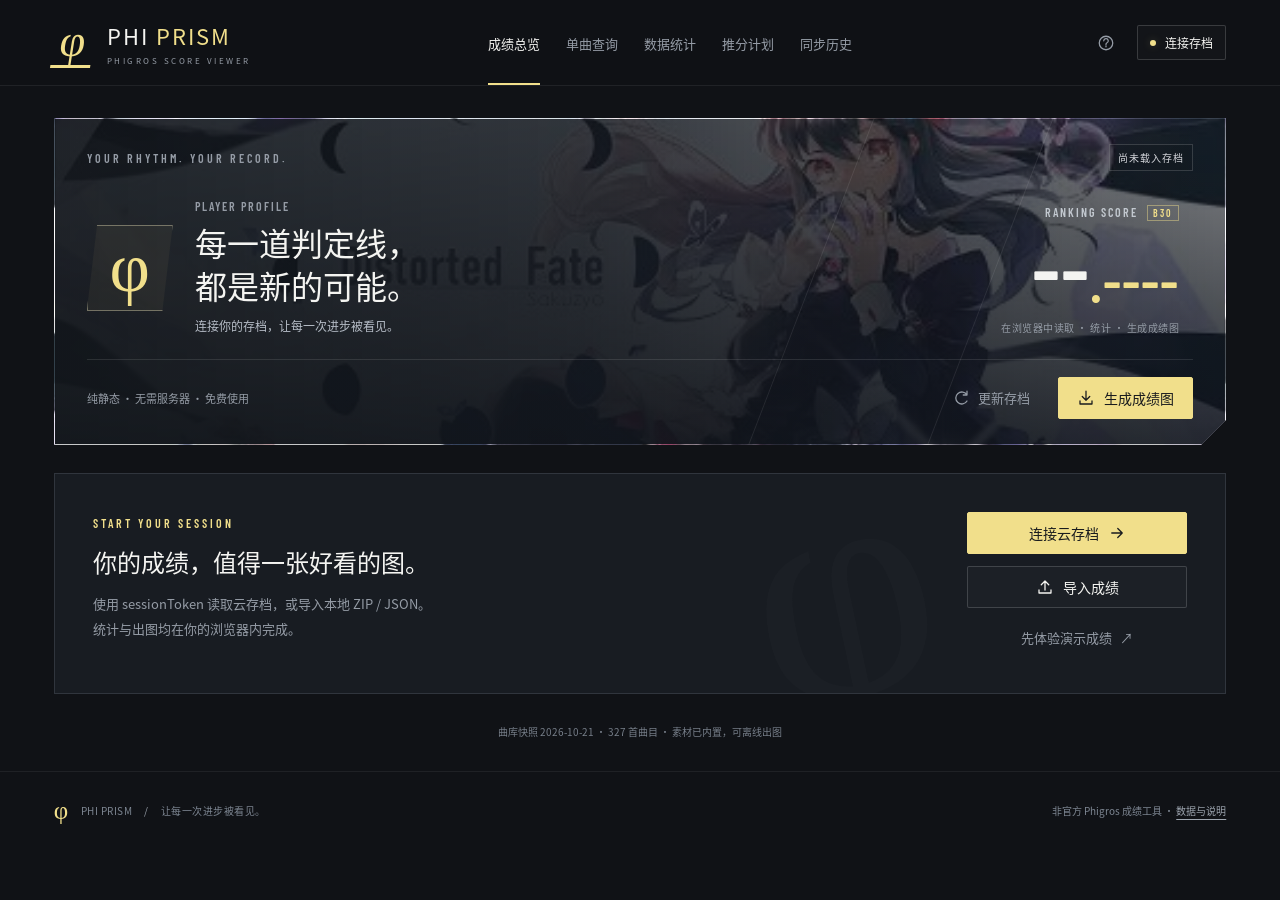
==== index.html @ d788ecfd "First commit" ====
<!doctype html>
<html lang="zh-CN">
<head>
  <meta charset="utf-8">
  <meta name="viewport" content="width=device-width,initial-scale=1">
  <meta name="theme-color" content="#101216">
  <meta name="description" content="Phi Prism：浏览器内读取 Phigros 成绩，查询 Best N、分析推分并导出高清成绩图。">
  <meta name="referrer" content="no-referrer">
  <title>Phi Prism · Phigros 查分器</title>
  <link rel="icon" href="assets/favicon.svg" type="image/svg+xml">
  <link rel="stylesheet" href="assets/style.css">
  <script defer src="assets/vendor/fflate.js"></script>
  <script defer src="assets/vendor/crypto-js.js"></script>
  <script defer src="assets/data.js"></script>
  <script defer src="assets/art.js"></script>
  <script defer src="assets/core.js"></script>
  <script defer src="assets/export.js"></script>
  <script defer src="assets/app.js"></script>
</head>
<body>
  <svg class="svg-defs" aria-hidden="true"><defs>
    <symbol id="i-arrow" viewBox="0 0 24 24"><path d="M5 12h14m-6-6 6 6-6 6"/></symbol>
    <symbol id="i-download" viewBox="0 0 24 24"><path d="M12 3v12m-5-5 5 5 5-5M4 16v4h16v-4"/></symbol>
    <symbol id="i-upload" viewBox="0 0 24 24"><path d="M12 16V4m-5 5 5-5 5 5M4 16v4h16v-4"/></symbol>
    <symbol id="i-refresh" viewBox="0 0 24 24"><path d="M20 8a8 8 0 1 0 0 8M20 3v5h-5"/></symbol>
    <symbol id="i-search" viewBox="0 0 24 24"><circle cx="10.5" cy="10.5" r="6.5"/><path d="m16 16 5 5"/></symbol>
    <symbol id="i-close" viewBox="0 0 24 24"><path d="m6 6 12 12M18 6 6 18"/></symbol>
    <symbol id="i-settings" viewBox="0 0 24 24"><path d="M4 7h16M4 17h16"/><circle cx="9" cy="7" r="3"/><circle cx="15" cy="17" r="3"/></symbol>
    <symbol id="i-chart" viewBox="0 0 24 24"><path d="M4 3v17h17M8 15l4-5 4 3 5-8"/></symbol>
    <symbol id="i-help" viewBox="0 0 24 24"><circle cx="12" cy="12" r="9"/><path d="M9 9a3 3 0 1 1 4 3c-1 .5-1 1-1 2m0 2v1"/></symbol>
  </defs></svg>
  <header class="topbar">
    <a class="brand" href="#best" aria-label="Phi Prism 主页"><span class="brand-mark">φ</span><span>PHI <b>PRISM</b><small>PHIGROS SCORE VIEWER</small></span></a>
    <nav aria-label="主导航">
      <button class="nav active" data-view="best">成绩总览</button><button class="nav" data-view="library">单曲查询</button><button class="nav" data-view="stats">数据统计</button><button class="nav" data-view="suggest">推分计划</button><button class="nav" data-view="history">同步历史</button>
    </nav>
    <div class="header-actions"><button class="icon-btn" id="helpBtn" aria-label="使用说明"><svg><use href="#i-help"/></svg></button><button class="btn small" id="connectBtn"><span class="status-dot"></span><span id="connectText">连接存档</span></button></div>
  </header>
  <main>
    <section class="hero" id="hero">
      <div class="hero-lines" aria-hidden="true"></div>
      <div class="hero-top"><span class="eyebrow">YOUR RHYTHM. YOUR RECORD.</span><span class="source-tag" id="sourceTag">尚未载入存档</span></div>
      <div class="hero-body"><div class="identity"><div class="avatar" id="avatar">φ</div><div><div class="profile-label">PLAYER PROFILE <span id="challenge"></span></div><h1 id="playerName">每一道判定线，<br>都是新的可能。</h1><p id="playerIntro">连接你的存档，让每一次进步被看见。</p></div></div>
        <div class="hero-rks"><span>RANKING SCORE <i id="rksType">B30</i></span><strong id="heroRks">--<em>.----</em></strong><div id="cloudRks">在浏览器中读取 · 统计 · 生成成绩图</div></div>
      </div>
      <div class="hero-bottom"><span id="syncTime">纯静态 · 无需服务器 · 免费使用</span><div><button class="text-btn" id="syncBtn"><svg><use href="#i-refresh"/></svg>更新存档</button><button class="btn primary" id="heroExport"><svg><use href="#i-download"/></svg>生成成绩图</button></div></div>
    </section>
    <section class="onboarding" id="onboarding">
      <div><span class="eyebrow accent">START YOUR SESSION</span><h2>你的成绩，值得一张好看的图。</h2><p>使用 sessionToken 读取云存档，或导入本地 ZIP / JSON。<br>统计与出图均在你的浏览器内完成。</p></div>
      <div class="onboard-actions"><button class="btn primary" id="startConnect">连接云存档 <svg><use href="#i-arrow"/></svg></button><button class="btn" id="startImport"><svg><use href="#i-upload"/></svg>导入成绩</button><button class="text-btn" id="demoBtn">先体验演示成绩 <span>↗</span></button></div>
      <span class="onboard-watermark" aria-hidden="true">φ</span>
    </section>
    <section class="metrics" id="metrics" hidden></section>
    <section class="workspace" id="workspace" hidden>
      <div class="section-heading"><div><span class="eyebrow" id="viewEyebrow">PERSONAL BEST</span><h2 id="viewTitle">我的最佳成绩</h2></div><div class="workspace-actions"><button class="btn small" id="importBtn"><svg><use href="#i-upload"/></svg>导入</button><button class="btn small" id="jsonBtn">导出 JSON</button><button class="btn primary small" id="exportBtn"><svg><use href="#i-download"/></svg>导出图片</button></div></div>
      <div id="content"></div>
    </section>
    <p class="data-note" id="dataNote"></p>
  </main>
  <footer><div><span class="footer-mark">φ</span> PHI PRISM <span class="muted">/</span> <span>让每一次进步被看见。</span></div><span>非官方 Phigros 成绩工具 · <button class="text-link" id="aboutBtn">数据与说明</button></span></footer>
  <input id="importFile" type="file" accept=".json,.zip,application/json,application/zip" hidden>
  <input id="backgroundFile" type="file" accept="image/png,image/jpeg,image/webp" hidden>
  <input id="avatarFile" type="file" accept="image/png,image/jpeg,image/webp" hidden>
  <dialog id="connectDialog" class="dialog connect-dialog">
    <div class="dialog-header"><div><span class="eyebrow">CONNECT YOUR SAVE</span><h2>连接你的云存档</h2></div><button class="icon-btn" data-close aria-label="关闭"><svg><use href="#i-close"/></svg></button></div>
    <p class="muted">输入 TapTap 国内云存档的 sessionToken。仅向游戏云存档接口发送，用于读取成绩。</p>
    <form id="connectForm"><label for="token">sessionToken</label><div class="token-field"><input id="token" type="password" autocomplete="off" spellcheck="false" maxlength="25" placeholder="25 位英文字母与数字" required pattern="[a-zA-Z0-9]{25}"><button type="button" class="text-btn" id="toggleToken">显示</button></div><label class="check"><input type="checkbox" id="rememberToken">在此浏览器记住 token（共用设备请勿勾选）</label><button class="btn primary full" type="submit" id="submitConnect">读取云存档 <svg><use href="#i-arrow"/></svg></button></form>
    <p id="connectStatus" class="status-message" role="status"></p><p id="downloadFallback" hidden><a id="saveDownload" target="_blank" rel="noopener noreferrer">下载原始存档 ZIP ↗</a>，保存后 <button class="text-link" id="fallbackImport">导入本站</button>。</p>
    <div class="dialog-divider"></div><div class="connect-alternatives"><button class="btn" id="dialogImport"><svg><use href="#i-upload"/></svg>导入 ZIP / JSON</button><button class="text-btn danger" id="forgetBtn">清除已保存的 token</button></div>
    <details><summary>如何获取 sessionToken？</summary><p>如果你已在可信的查分工具中完成 TapTap 授权，可使用该工具提供的“导出 sessionToken”功能。也可从自己设备上的游戏账户文件提取，具体路径随系统而异。本工具不要求 TapTap 密码，也不提供公共代理。</p><p>sessionToken 是账户凭证，请只在你信任的网站使用，勿放进公开仓库或聊天截图。只有游戏内已上传的云存档才能在线查询。</p></details>
  </dialog>
  <dialog id="songDialog" class="dialog song-dialog"><div id="songContent"></div></dialog>
  <dialog id="exportDialog" class="dialog export-dialog">
    <div class="dialog-header"><div><span class="eyebrow">RECORDS INTO ART</span><h2>制作你的成绩图</h2></div><button class="icon-btn" data-close aria-label="关闭"><svg><use href="#i-close"/></svg></button></div>
    <div class="export-layout"><form id="exportForm" class="export-options">
      <label>图片内容<select id="exportType"><option value="best">Best N 成绩图</option><option value="song">单曲成绩图</option><option value="stats">个人统计图</option><option value="suggest">推分计划图</option></select></label>
      <div class="two-col"><label>版式<select id="exportLayout"><option value="portrait">竖版 · 3 列</option><option value="landscape">横版 · 5 列</option></select></label><label>格式<select id="exportFormat"><option value="png">PNG · 无损</option><option value="jpeg">JPG · 小体积</option></select></label></div>
      <div class="two-col"><label>分辨率<select id="exportScale"><option value="1">标准</option><option value="1.5" selected>高清 · 1.5 倍</option><option value="2">超清 · 2 倍</option></select></label><label>主题色<input id="exportColor" type="color" value="#f1df8b"></label></div>
      <label>背景曲绘<select id="exportBackground"></select></label><button type="button" class="btn small full" id="customBgBtn">上传自定义背景</button>
      <label>背景亮度<input id="exportBrightness" type="range" min="8" max="45" value="20"></label>
      <label>自定义昵称<input id="exportName" maxlength="40" placeholder="默认使用玩家昵称"></label><label>签名<input id="exportSignature" maxlength="80" placeholder="每一道判定线，都是新的可能。"></label>
      <label class="check"><input type="checkbox" id="exportIdentity" checked>显示昵称与头像</label><button type="button" class="text-btn" id="customAvatarBtn">上传自定义头像 ↗</button>
      <label class="check"><input type="checkbox" id="exportHints" checked>显示推分提示</label><label class="check"><input type="checkbox" id="exportOverflow" checked>显示候补成绩（Overflow）</label><label class="check"><input type="checkbox" id="exportWatermark" checked>显示 Phi Prism 水印</label>
      <label>文件名<input id="exportFilename" placeholder="自动生成文件名" maxlength="80"></label>
      <button class="btn primary full" type="submit" id="renderBtn"><svg><use href="#i-refresh"/></svg>更新预览</button>
    </form><div class="export-preview"><div class="preview-heading"><span>IMAGE PREVIEW</span><span id="imageSize">等待生成</span></div><div id="canvasWrap"><p class="muted">正在生成预览…</p></div><p id="exportStatus" role="status"></p><div class="preview-actions"><button class="btn" id="copyImage">复制图片</button><button class="btn primary" id="downloadImage"><svg><use href="#i-download"/></svg>下载图片</button></div></div></div>
  </dialog>
  <dialog id="helpDialog" class="dialog help-dialog"><div class="dialog-header"><div><span class="eyebrow">ABOUT PHI PRISM</span><h2>使用与数据说明</h2></div><button class="icon-btn" data-close aria-label="关闭"><svg><use href="#i-close"/></svg></button></div><div id="helpContent"></div></dialog>
  <div class="toast" id="toast" role="status" hidden></div>
</body>
</html>
---- assets/style.css ----
@font-face{font-family:PhiSans;src:url('PhiSans-Subset.woff') format('woff');font-weight:100 900;font-display:swap}
@font-face{font-family:Barlow;src:url('BarlowCondensed-SemiBold.ttf') format('truetype');font-weight:600;font-display:swap}
:root{color-scheme:dark;--bg:#101216;--surface:#191d23;--line:#30353d;--text:#f4f4f1;--muted:#959ca6;--accent:#f1df8b;--cyan:#91d4e2;--fc:#66ccff;--ez:#82c98c;--hd:#8abbe6;--in:#d880a4;--at:#bbbfc7;font-family:PhiSans,Inter,'Segoe UI','PingFang SC','Microsoft YaHei',sans-serif;font-synthesis:none}*{box-sizing:border-box}body{margin:0;background:var(--bg);color:var(--text);font-size:14px}button,input,select{font:inherit}button,a,input,select,summary{-webkit-tap-highlight-color:transparent}button{cursor:pointer}button{color:inherit}a{color:var(--accent);text-decoration:none}button:disabled{opacity:.45;cursor:wait}button:focus-visible,a:focus-visible,input:focus-visible,select:focus-visible,summary:focus-visible{outline:2px solid var(--cyan);outline-offset:4px}input,select{min-width:0;color:var(--text);background:#101318;border:1px solid var(--line);padding:11px 12px;border-radius:3px}input[type=checkbox]{accent-color:var(--accent);width:16px;height:16px}input[type=color]{height:40px;padding:4px;width:100%}input[type=range]{width:100%;accent-color:var(--accent);padding:0}svg{width:18px;height:18px;fill:none;stroke:currentColor;stroke-width:1.7;stroke-linecap:round;stroke-linejoin:round;flex-shrink:0}.svg-defs{position:absolute;width:0;height:0;overflow:hidden}[hidden]{display:none!important}.topbar{height:86px;border-bottom:1px solid #ffffff12;display:flex;align-items:center;justify-content:space-between;padding:0 4.2%;gap:28px;background:#101216ee}.brand{display:flex;align-items:center;gap:13px;color:var(--text);letter-spacing:2px;font-size:22px;white-space:nowrap}.brand b{font-weight:400;color:var(--accent)}.brand small{display:block;font-size:8px;letter-spacing:2.5px;margin-top:4px;color:var(--muted)}.brand-mark{font-size:45px;line-height:48px;font-family:Georgia,serif;color:var(--accent);width:40px;border-bottom:3px solid var(--accent);transform:skew(-9deg);text-align:center}.topbar nav{display:flex;align-items:stretch;align-self:stretch;gap:26px}.nav{background:none;border:0;border-bottom:2px solid transparent;padding:3px 0 0;color:var(--muted);white-space:nowrap;font-size:13px}.nav.active{color:var(--text);border-bottom-color:var(--accent)}.nav:hover{color:var(--accent)}.header-actions{display:flex;align-items:center;gap:14px}.status-dot{display:inline-block;width:6px;height:6px;background:var(--accent);border-radius:50%;box-shadow:0 0 8px #f1df8b38}.btn{display:inline-flex;justify-content:center;align-items:center;gap:9px;min-height:42px;padding:10px 18px;background:#ffffff05;border:1px solid #ffffff29;border-radius:2px;color:var(--text);font-weight:500;white-space:nowrap;transition:background .15s,border-color .15s}.btn:hover{background:#ffffff12;border-color:#ffffff66}.btn.primary{background:var(--accent);border:1px solid var(--accent);color:#191b1e}.btn.primary:hover{background:#fff0ad;border-color:#fff0ad}.btn.small{min-height:35px;padding:8px 12px;font-size:12px}.full{width:100%}.icon-btn{border:0;background:none;padding:8px;display:inline-flex;align-items:center;justify-content:center;color:var(--muted);border-radius:3px}.icon-btn:hover{background:#ffffff10;color:var(--text)}.text-btn{display:inline-flex;align-items:center;justify-content:center;gap:8px;border:0;background:none;padding:8px;color:var(--muted);font-size:13px}.text-btn:hover{color:var(--accent)}.text-link{border:0;background:none;padding:0;color:var(--accent);font-size:inherit;text-decoration:underline;text-underline-offset:4px}.danger{color:#ed9c9c}.muted{color:var(--muted)}main{max-width:1536px;margin:0 auto;padding:32px 4.2% 0}.hero{position:relative;isolation:isolate;overflow:hidden;background:#252b34;background-size:cover;background-position:center 44%;min-height:326px;border:1px solid #ffffff16;clip-path:polygon(0 0,100% 0,100% calc(100% - 25px),calc(100% - 25px) 100%,0 100%);padding:25px 32px}.hero:before{content:'';position:absolute;inset:0;background:linear-gradient(90deg,#101419e8,#11151bd6 45%,#11151b85),linear-gradient(0deg,#0a101ac9,transparent);z-index:-1}.hero-lines{position:absolute;right:20%;top:-40%;height:180%;width:180px;border-left:1px solid #ffffff16;border-right:1px solid #ffffff16;transform:skewX(-21deg);z-index:-1}.hero-top{display:flex;justify-content:space-between;align-items:center;gap:12px}.eyebrow{font-family:Barlow,'Arial Narrow',sans-serif;font-size:12px;letter-spacing:3px;font-weight:600;color:var(--muted)}.eyebrow.accent{color:var(--accent)}.source-tag{font-size:10px;letter-spacing:1px;padding:5px 8px;border:1px solid #ffffff27;color:#d5d7dc;background:#11151b40}.hero-body{display:flex;justify-content:space-between;align-items:center;margin:28px 0 22px;gap:22px}.identity{display:flex;align-items:center;gap:22px;min-width:0}.avatar{flex-shrink:0;display:grid;place-items:center;width:86px;height:86px;border:1px solid #e7deb867;background:#f1df8b0c;clip-path:polygon(12% 0,100% 0,88% 100%,0 100%);font-size:70px;color:var(--accent);font-family:Georgia,serif;background-size:cover;background-position:center}.profile-label{color:var(--muted);font-family:Barlow,sans-serif;font-size:12px;letter-spacing:2px}.profile-label span{display:inline-block;color:var(--accent);letter-spacing:1px;margin-left:12px}.identity h1{font-weight:500;margin:8px 0 9px;line-height:1.35;font-size:32px;word-break:break-word}.identity p{color:#b6bdc7;font-size:12px;margin:0;max-width:580px;line-height:1.7}.hero-rks{text-align:right;flex-shrink:0;padding-right:14px}.hero-rks>span{font-family:Barlow,sans-serif;letter-spacing:2px;font-size:12px;color:#c2c8cf}.hero-rks i{font-style:normal;font-size:10px;padding:1px 5px;color:var(--accent);border:1px solid #f1df8b70;margin-left:5px}.hero-rks strong{display:block;font-family:Barlow,sans-serif;font-weight:600;font-size:86px;line-height:1.1;letter-spacing:1px}.hero-rks em{font-style:normal;font-size:56px;color:var(--accent)}.hero-rks>div{font-size:10px;color:var(--muted);letter-spacing:.5px;margin-top:4px}.hero-bottom{display:flex;justify-content:space-between;align-items:center;border-top:1px solid #ffffff1b;padding-top:17px;gap:12px}.hero-bottom>span{font-size:11px;color:var(--muted)}.hero-bottom>div{display:flex;gap:20px;align-items:center}.onboarding{padding:38px;position:relative;overflow:hidden;display:flex;align-items:center;justify-content:space-between;border:1px solid var(--line);margin-top:28px;background:#181c22}.onboarding h2{font-weight:500;font-size:24px;margin:12px 0}.onboarding p{color:var(--muted);line-height:1.9;font-size:13px}.onboard-actions{display:flex;flex-direction:column;gap:12px;width:220px;z-index:1}.onboard-watermark{font-family:Georgia,serif;position:absolute;right:25%;top:-70px;font-size:320px;color:#ffffff03;transform:rotate(-12deg)}.metrics{display:grid;grid-template-columns:repeat(4,1fr);border:1px solid var(--line);margin-top:24px;background:#161a20}.metric{padding:20px 24px;border-right:1px solid var(--line);position:relative}.metric:last-child{border-right:0}.metric-label{font-size:11px;color:var(--muted);display:flex;justify-content:space-between}.metric-label i{font-style:normal;color:#ffffff30;font-family:Barlow;font-size:12px;letter-spacing:1px}.metric strong{font-family:Barlow,sans-serif;font-size:36px;display:block;margin-top:5px;font-weight:600}.metric strong span{font-size:15px;color:var(--muted);margin-left:5px}.metric strong.gold{color:var(--accent)}.metric p{font-size:10px;color:var(--muted);margin:4px 0 0}.section-heading{display:flex;align-items:center;justify-content:space-between;margin:38px 0 24px;gap:12px}.section-heading h2{font-size:23px;font-weight:500;margin:7px 0 0}.workspace-actions{display:flex;gap:8px}.toolbar{display:flex;align-items:center;justify-content:space-between;gap:14px;flex-wrap:wrap;margin-bottom:20px}.segments{display:flex;align-items:center;gap:4px;padding:4px;background:#1b1f25;border:1px solid var(--line)}.segment{border:0;background:none;color:var(--muted);padding:8px 17px;font-size:12px;min-height:32px}.segment.active{background:#eeeeea;color:#15181e}.segment:hover:not(.active){color:var(--accent);background:#ffffff05}.custom-n{width:68px;font-size:12px;min-height:32px;height:32px;padding:5px 8px}.toolbar-note{font-size:11px;color:var(--muted);line-height:1.8}.subheading{display:flex;align-items:center;justify-content:space-between;margin:26px 0 16px;gap:12px}.subheading h3{font-family:Barlow,sans-serif;font-size:21px;letter-spacing:2px;margin:0;font-weight:600}.subheading h3 span{font-family:inherit;font-size:12px;letter-spacing:1px;color:var(--muted);margin-left:10px}.subheading>span{font-size:11px;color:var(--muted)}.phi-heading h3{color:var(--accent)}.score-grid{display:grid;grid-template-columns:repeat(3,minmax(0,1fr));gap:16px}.score-card{border:1px solid #ffffff18;background:#202730;position:relative;overflow:hidden;isolation:isolate;min-width:0;text-align:left;padding:0;cursor:pointer;transition:border-color .18s,transform .18s;clip-path:polygon(0 0,100% 0,100% calc(100% - 13px),calc(100% - 13px) 100%,0 100%)}.score-card:hover{border-color:#f1df8b8a;transform:translateY(-3px)}.score-card .cover{position:absolute;width:100%;height:100%;inset:0;object-fit:cover;z-index:-3;opacity:.68;transition:transform .4s}.score-card:hover .cover{transform:scale(1.05)}.score-card:after{content:'';position:absolute;inset:0;z-index:-2;background:linear-gradient(90deg,#10151cc7,#10151c39),linear-gradient(0deg,#0b111bef,transparent 95%)}.card-top{display:flex;justify-content:space-between;align-items:center;height:36px;padding:0 15px;background:linear-gradient(90deg,#11182078,transparent)}.rank-no{font-family:Barlow,sans-serif;font-size:15px;letter-spacing:1px;color:#e4e7ec}.level{font-family:Barlow,sans-serif;font-weight:600;display:inline-flex;align-items:center;justify-content:center;gap:6px;min-width:51px;font-size:13px;padding:3px 7px;background:var(--level);color:#10151b;transform:skew(-10deg);white-space:nowrap}.level small{font-size:12px}.lv-EZ{--level:var(--ez)}.lv-HD{--level:var(--hd)}.lv-IN{--level:var(--in)}.lv-AT{--level:var(--at)}.card-main{padding:9px 16px 8px}.song-title{font-size:15px;font-weight:600;margin:0 0 3px;white-space:nowrap;overflow:hidden;text-overflow:ellipsis;line-height:1.5}.song-artist{font-size:10px;color:#bcc3cd;white-space:nowrap;overflow:hidden;text-overflow:ellipsis}.card-result{display:flex;align-items:center;justify-content:space-between;margin-top:10px}.score-number{font-family:Barlow,sans-serif;font-size:34px;letter-spacing:1px;line-height:1.2;font-weight:600}.card-grade{font-family:Barlow,sans-serif;font-size:33px;font-style:italic;color:#e1e4e9;padding-right:2px}.card-grade.phi{font-family:Georgia,serif;color:var(--accent);font-size:36px}.card-grade.fc{color:var(--fc)}.full-combo{color:var(--fc)!important}.card-stats{display:flex;justify-content:space-between;margin-top:1px;font-family:Barlow,sans-serif;font-size:15px;letter-spacing:.7px}.card-stats small{font-family:'Segoe UI',sans-serif;font-size:9px;letter-spacing:1px;color:#c2c7d1;margin-right:5px}.card-hint{border-top:1px solid #ffffff18;padding:8px 16px;font-size:10px;color:#d5d8de;display:flex;justify-content:space-between;gap:4px;background:#0b101853}.card-hint b{color:var(--accent);font-weight:500}.phi-card{border-color:#f1df8b66}.phi-card .card-top{background:linear-gradient(90deg,#9d862b45,transparent)}.empty-slot{height:208px;display:grid;place-content:center;text-align:center;border:1px dashed #4d4940;background:#f1df8b04;color:var(--muted);gap:8px}.empty-slot b{font-family:Georgia,serif;font-size:36px;color:#f1df8b44;font-weight:400}.empty-slot span{font-size:11px}.notice{border-left:2px solid var(--accent);background:#f1df8b08;padding:12px 16px;color:#d3cbb0;font-size:12px;line-height:1.9;margin:18px 0}.data-note{color:#777f8a;font-size:10px;line-height:1.9;margin:28px 0;text-align:center}.filterbar{display:flex;gap:10px;flex-wrap:wrap;margin-bottom:18px;align-items:center}.searchbox{position:relative;flex:1;min-width:200px}.searchbox svg{position:absolute;left:12px;top:12px;color:var(--muted)}.searchbox input{padding-left:39px;width:100%}.filterbar select{font-size:12px;max-width:240px}.range-input{width:79px;font-size:12px}.results-note{font-size:12px;color:var(--muted);margin:16px 0}.library-grid{display:grid;grid-template-columns:repeat(4,minmax(0,1fr));gap:16px}.song-tile{padding:0;background:#191e25;border:1px solid var(--line);text-align:left;overflow:hidden}.song-tile:hover{border-color:var(--accent)}.song-tile .tile-art{width:100%;aspect-ratio:16/8.5;object-fit:cover;display:block;background:#232d38}.tile-info{padding:14px}.tile-info h3{font-size:13px;white-space:nowrap;text-overflow:ellipsis;overflow:hidden;margin:0 0 5px}.tile-info p{font-size:10px;color:var(--muted);margin:0 0 12px;white-space:nowrap;text-overflow:ellipsis;overflow:hidden}.tile-levels{display:flex;gap:4px;flex-wrap:wrap}.tile-levels .level{font-size:10px;min-width:38px;padding:3px 5px}.tile-levels .level.unplayed{opacity:.4}.pagination{display:flex;gap:12px;align-items:center;justify-content:center;margin:25px 0}.pagination span{font-family:Barlow;font-size:15px;color:var(--muted)}.stats-panels{display:grid;grid-template-columns:1.4fr 1fr;gap:20px}.panel{padding:24px;background:#191d23;border:1px solid var(--line);min-width:0}.panel h3{font-size:15px;font-weight:500;margin:0 0 22px}.panel h3 small{font-family:Barlow;font-size:11px;letter-spacing:2px;color:var(--muted);margin-left:10px}.table-wrap{overflow-x:auto}table{width:100%;border-collapse:collapse;text-align:left;font-size:12px}th{font-weight:400;color:var(--muted);font-size:10px;padding:12px 10px;border-bottom:1px solid var(--line);white-space:nowrap}td{padding:14px 10px;border-bottom:1px solid #ffffff0a;white-space:nowrap}td.num{font-family:Barlow;font-size:18px}.stat-row{display:flex;align-items:center;gap:12px;margin-bottom:15px}.stat-row>strong{width:30px;font-family:Barlow;font-size:21px;font-weight:600}.stat-row>span{width:40px;text-align:right;font-family:Barlow;font-size:17px}.bar{height:7px;flex:1;background:#ffffff08;overflow:hidden}.bar i{display:block;background:var(--accent);height:100%}.large-panel{margin-top:20px}.chart-svg{width:100%;height:auto;display:block}.history-actions{display:flex;justify-content:space-between;gap:10px;margin-bottom:20px;align-items:center}.history-grid{display:grid;grid-template-columns:1fr 1.3fr;gap:20px}.snapshot{padding:15px 0;border-bottom:1px solid var(--line);display:flex;gap:15px;justify-content:space-between;align-items:center}.snapshot p{margin:3px 0;font-size:11px;color:var(--muted)}.snapshot strong{font-family:Barlow;font-size:23px;color:var(--accent)}.gain{font-family:Barlow;font-size:17px;color:var(--cyan)}.empty{text-align:center;padding:55px 20px;background:#ffffff02;border:1px dashed var(--line);color:var(--muted);line-height:2}.empty strong{display:block;font-size:16px;font-weight:500;color:var(--text)}.suggest-head{display:flex;gap:10px;align-items:center;flex-wrap:wrap;margin-bottom:20px}.suggest-head span{font-size:12px;color:var(--muted)}.suggest-head select{font-size:12px}.recommendation{font-size:12px;color:var(--muted);line-height:1.8}.chapter-label{max-width:280px;overflow:hidden;text-overflow:ellipsis}.dialog{background:#171c22;color:var(--text);border:1px solid #5b626c;box-shadow:0 30px 90px #0009;padding:28px;border-radius:3px;max-height:90dvh;max-width:calc(100vw - 32px);width:550px;overflow:auto}.dialog::backdrop{background:#080b10bb;backdrop-filter:blur(8px)}.dialog-header{display:flex;justify-content:space-between;align-items:flex-start;gap:15px;margin-bottom:20px}.dialog-header h2{font-size:24px;font-weight:500;margin:8px 0 0}.dialog-header .icon-btn{margin:-5px -5px 0 0}.dialog p{font-size:12px;line-height:1.9}.dialog label{display:block;font-size:12px;color:#c9cdd4;margin:15px 0 8px}.dialog label input:not([type=checkbox]),.dialog label select{display:block;width:100%;margin-top:8px}.token-field{display:flex;border:1px solid var(--line);background:#0f1319}.token-field input{border:0;width:100%;letter-spacing:1px;font-family:monospace;font-size:15px}.token-field .text-btn{white-space:nowrap;padding:8px 12px}.dialog label.check{display:flex;align-items:center;gap:9px;line-height:1.6;font-size:11px;margin:15px 0}.dialog-divider{height:1px;background:var(--line);margin:24px 0}.connect-alternatives{display:flex;justify-content:space-between;align-items:center;gap:10px}.dialog details{font-size:12px;color:var(--muted);margin-top:24px;line-height:1.9}.dialog summary{cursor:pointer;color:#c9cdd4}.status-message{color:var(--cyan);word-break:break-word}.status-message.error{color:#efa7a7}.song-dialog{width:860px;padding:0}.song-banner{padding:25px 28px;isolation:isolate;position:relative;overflow:hidden;min-height:235px;background:#28303b}.song-banner>img{position:absolute;inset:0;width:100%;height:100%;object-fit:cover;z-index:-2}.song-banner:after{content:'';position:absolute;inset:0;background:linear-gradient(0deg,#10151bf5,#10151b60);z-index:-1}.song-banner .icon-btn{position:absolute;right:18px;top:18px;background:#0b111b55;color:white}.song-banner .eyebrow{margin-top:80px;display:block;color:var(--accent)}.song-banner h2{margin:8px 0;font-size:28px;line-height:1.4}.song-banner p{margin:0;color:#cbd0d8}.song-body{padding:24px 28px}.song-metadata{display:flex;gap:20px;color:var(--muted);font-size:11px;margin-bottom:18px;flex-wrap:wrap}.song-level{display:grid;grid-template-columns:65px 1fr 1fr 80px;align-items:center;gap:12px;padding:15px 0;border-top:1px solid var(--line)}.song-level .score-number{font-size:30px}.song-level p{margin:0;font-size:10px;color:var(--muted)}.song-level .rks{font-family:Barlow;font-size:25px}.song-level .hint{font-size:11px;color:var(--accent);line-height:1.8;grid-column:2/-1}.song-bottom{display:flex;justify-content:flex-end;gap:10px;margin-top:22px}.export-dialog{width:1180px}.export-layout{display:grid;grid-template-columns:265px minmax(0,1fr);gap:26px}.export-options{padding-right:22px;border-right:1px solid var(--line)}.export-options label:first-child{margin-top:0}.two-col{display:grid;grid-template-columns:1fr 1fr;gap:12px}.two-col label{margin-top:14px!important}.export-options .text-btn{font-size:11px;padding:0;margin:0 0 5px;color:var(--accent)}.export-preview{min-width:0}.preview-heading{display:flex;justify-content:space-between;align-items:center;color:var(--muted);font-family:Barlow;font-size:12px;letter-spacing:2px;margin-bottom:16px}.preview-heading span:last-child{letter-spacing:.5px}#canvasWrap{padding:16px;background:repeating-conic-gradient(#12161c 0 25%,#151a21 0 50%) 50% / 20px 20px;min-height:240px;border:1px solid var(--line)}#canvasWrap canvas{width:100%;height:auto;display:block}.preview-actions{display:flex;gap:10px;justify-content:flex-end;flex-wrap:wrap;margin-top:18px}.help-dialog{width:740px}.help-dialog h3{font-size:15px;margin:25px 0 9px;font-weight:500}.help-dialog p,.help-dialog li{font-size:12px;color:#b1b8c2;line-height:1.9}.help-dialog ul{padding-left:20px}.help-dialog code{background:#0f1319;padding:2px 4px;color:var(--accent);font-size:11px}.toast{position:fixed;left:50%;bottom:24px;transform:translateX(-50%);background:#efeee5;color:#171c22;padding:12px 20px;box-shadow:0 8px 32px #0008;max-width:min(90vw,650px);z-index:10;font-size:13px;line-height:1.6;border-left:3px solid var(--accent)}footer{border-top:1px solid #ffffff10;margin-top:30px;padding:25px 4.2%;display:flex;align-items:center;justify-content:space-between;gap:15px;color:#7d8692;font-size:10px}footer>div{display:flex;align-items:center;gap:12px;letter-spacing:.5px}.footer-mark{font-family:Georgia;font-size:25px;color:var(--accent)}footer .text-link{color:#9ea6b0}.keyboard-help{font-size:11px;color:var(--muted)}.chart-foot{display:flex;justify-content:space-between;color:var(--muted);font-size:10px;margin-top:5px}.control-label{font-size:12px;color:var(--muted)}.drop-active:after{content:'松开文件，导入成绩';position:fixed;inset:16px;display:grid;place-items:center;font-size:30px;color:var(--accent);border:2px dashed var(--accent);background:#101216ee;z-index:50;pointer-events:none}.budget-control{max-width:90px}.score-card:focus-visible{outline-offset:-4px}.tag{display:inline-block;border:1px solid var(--line);padding:3px 6px;font-size:10px;color:var(--muted)}
@media(min-width:1500px){.score-card .card-main{padding:12px 19px 10px}.song-title{font-size:16px}.score-number{font-size:39px}.card-hint{padding:9px 19px}.card-stats{font-size:17px}}
@media(max-width:1150px){.topbar{gap:16px}.topbar nav{gap:16px}.brand{font-size:19px}.header-actions{gap:4px}.score-grid{gap:12px}.card-main{padding:7px 12px}.card-hint{padding:8px 12px;font-size:9px}.song-title{font-size:13px}.score-number{font-size:30px}.library-grid{grid-template-columns:repeat(3,minmax(0,1fr))}.hero{padding:23px}.identity h1{font-size:27px}.hero-rks strong{font-size:76px}.hero-rks em{font-size:48px}.avatar{width:70px;height:70px;font-size:58px}.stats-panels{grid-template-columns:1fr 1fr}}
@media(max-width:850px){.topbar{height:auto;min-height:76px;flex-wrap:wrap;padding-top:14px;gap:0}.brand{margin-bottom:10px}.header-actions{margin-left:auto;margin-bottom:10px}.topbar nav{width:100%;order:3;height:45px;justify-content:space-between;gap:12px}.nav{font-size:12px}.hero{min-height:290px}.hero-body{margin:25px 0}.identity{gap:14px}.identity h1{font-size:23px}.identity p{max-width:300px}.hero-rks strong{font-size:64px}.hero-rks em{font-size:42px}.hero-rks>span{font-size:10px;letter-spacing:1px}.hero-rks>div{font-size:9px}.hero-bottom>div{gap:8px}.hero-bottom>span{max-width:40%;line-height:1.7}.hero-bottom .btn{font-size:12px;padding:9px 12px}.hero-top .eyebrow{font-size:9px;letter-spacing:2px}.avatar{width:54px;height:54px;font-size:45px}.metrics .metric{padding:17px}.metric-label i{display:none}.metric strong{font-size:30px}.score-grid{grid-template-columns:repeat(2,minmax(0,1fr))}.phi-grid{grid-template-columns:repeat(3,minmax(0,1fr))}.phi-grid .song-artist{display:none}.phi-grid .score-number{font-size:26px}.phi-grid .card-stats{font-size:12px}.phi-grid .card-stats small{font-size:8px;margin-right:2px}.phi-grid .card-grade{font-size:25px}.phi-grid .card-hint{font-size:9px}.phi-grid .card-top{padding:0 10px}.phi-grid .rank-no{font-size:12px}.phi-grid .level{font-size:10px;min-width:42px;padding:3px 5px}.stats-panels,.history-grid{grid-template-columns:1fr}.export-layout{grid-template-columns:220px minmax(0,1fr);gap:18px}.export-options{padding-right:16px}.dialog{padding:22px}.song-dialog{padding:0}.section-heading h2{font-size:21px}.workspace-actions .btn{padding:7px 9px}.section-heading{margin-top:32px}.onboarding{padding:26px}.onboarding h2{font-size:20px}.onboard-actions{width:190px;flex-shrink:0}.onboarding p{font-size:12px}.onboarding br{display:none}}
@media(max-width:560px){main{padding:18px 16px 0}.topbar{padding-left:16px;padding-right:16px}.brand{font-size:18px}.brand-mark{font-size:36px;line-height:38px;width:32px}.brand small{font-size:7px;letter-spacing:1.8px}.header-actions .icon-btn{padding:6px}.header-actions .btn{font-size:10px;padding:7px 9px}.topbar nav{gap:8px}.nav{font-size:11px}.hero{padding:18px;min-height:325px}.hero-top{align-items:flex-start}.hero-top .eyebrow{font-size:8px;letter-spacing:1.3px}.source-tag{font-size:8px;padding:4px 6px}.hero-body{align-items:flex-start;margin:24px 0 18px;gap:10px}.identity{align-items:flex-start;gap:10px;max-width:60%}.avatar{display:none}.profile-label{font-size:9px;letter-spacing:1px}.profile-label span{display:block;font-size:10px;margin:5px 0 0}.identity h1{font-size:22px;margin-top:9px;line-height:1.4}.identity p{font-size:10px;line-height:1.8}.hero-rks{padding-right:0;align-self:center}.hero-rks strong{font-size:52px}.hero-rks em{font-size:34px}.hero-rks>span{font-size:8px;letter-spacing:.5px}.hero-rks>div{font-size:8px;max-width:140px;line-height:1.7}.hero-rks i{font-size:8px}.hero-bottom{align-items:flex-start;gap:8px;position:relative}.hero-bottom>span{font-size:9px;max-width:46%}.hero-bottom>div{gap:5px;align-items:flex-end;flex-direction:column}.hero-bottom .text-btn{font-size:10px;padding:2px}.hero-bottom .btn{font-size:10px;min-height:34px;padding:8px 10px}.metrics{grid-template-columns:repeat(2,1fr);margin-top:16px}.metric{padding:13px 16px!important;border-bottom:1px solid var(--line)}.metric:nth-child(2){border-right:0}.metric:nth-child(n+3){border-bottom:0}.metric-label{font-size:10px}.metric strong{font-size:32px}.metric p{font-size:9px}.onboarding{padding:24px;display:block;margin-top:18px}.onboarding h2{font-size:19px;line-height:1.6}.onboard-actions{width:100%;margin-top:20px;display:grid;grid-template-columns:1fr 1fr;gap:10px}.onboard-actions .text-btn{grid-column:1/-1}.onboard-actions .btn{font-size:12px;padding:8px 11px}.section-heading{align-items:flex-start;gap:15px;flex-direction:column;margin-top:28px}.section-heading .eyebrow{font-size:10px}.workspace-actions{width:100%}.workspace-actions .btn{flex:1;font-size:11px}.toolbar{gap:10px}.segment{padding:7px 13px}.toolbar-note{font-size:10px}.subheading{margin-top:23px}.subheading h3{font-size:18px}.subheading h3 span{font-size:10px;margin-left:4px}.subheading>span{font-size:9px}.score-grid{gap:10px}.score-card{clip-path:polygon(0 0,100% 0,100% calc(100% - 10px),calc(100% - 10px) 100%,0 100%)}.card-top{height:30px;padding:0 10px}.rank-no{font-size:12px}.level{font-size:11px;padding:2px 5px;min-width:43px;gap:4px}.level small{font-size:10px}.card-main{padding:8px 10px}.song-title{font-size:12px}.song-artist{font-size:8px}.score-number{font-size:28px;letter-spacing:.4px}.card-grade{font-size:27px}.card-grade.phi{font-size:30px}.card-result{margin-top:9px}.card-stats{font-size:13px;letter-spacing:.3px}.card-stats small{font-size:8px;margin-right:3px}.card-hint{padding:7px 10px;font-size:8px}.phi-grid{grid-template-columns:repeat(3,minmax(0,1fr));gap:7px}.phi-grid .card-top{padding:0 7px;height:28px}.phi-grid .rank-no{font-size:10px}.phi-grid .level{font-size:9px;min-width:35px;padding:2px 4px;gap:3px}.phi-grid .level small{font-size:9px}.phi-grid .card-main{padding:6px 7px}.phi-grid .song-title{font-size:10px}.phi-grid .score-number{font-size:22px;letter-spacing:0}.phi-grid .card-grade{display:none}.phi-grid .card-stats{font-size:11px;display:block;line-height:1.6;margin-top:4px}.phi-grid .card-stats small{font-size:7px;letter-spacing:0}.phi-grid .card-hint{display:none}.phi-grid .card-result{margin-top:6px}.empty-slot{height:133px}.empty-slot span{font-size:9px}.library-grid{grid-template-columns:repeat(2,minmax(0,1fr));gap:10px}.tile-info{padding:11px}.tile-info h3{font-size:12px}.tile-levels{gap:3px}.tile-levels .level{font-size:9px;min-width:32px;padding:2px 4px}.filterbar{gap:8px}.filterbar select{max-width:180px;flex:1;padding:10px 8px;font-size:11px}.searchbox{min-width:100%;flex-basis:100%}.panel{padding:18px}.stats-panels{gap:14px}.panel h3 small{font-size:9px;letter-spacing:1px}th,td{padding-left:7px;padding-right:7px}.dialog{max-width:calc(100vw - 22px);padding:20px;max-height:94dvh}.dialog-header h2{font-size:21px}.dialog-header .eyebrow{font-size:10px}.dialog p{font-size:11px}.connect-alternatives{flex-wrap:wrap}.song-dialog{padding:0}.song-banner{padding:22px;min-height:210px}.song-banner h2{font-size:23px}.song-body{padding:18px}.song-level{grid-template-columns:50px 1fr 1fr 45px;gap:9px}.song-level .score-number{font-size:26px}.song-level .rks{font-size:20px}.song-level .hint{font-size:10px}.song-level .card-grade{font-size:25px}.song-metadata{font-size:10px;gap:8px 18px}.export-layout{grid-template-columns:1fr}.export-options{padding:0;border:0;display:grid;grid-template-columns:1fr 1fr;gap:0 14px}.export-options .two-col{display:contents}.export-options label{margin-top:12px}.export-options>label:first-child,.export-options>.full,.export-options>.text-btn{grid-column:1/-1}.export-options .check{font-size:10px!important;margin:8px 0!important}.export-options label>input,.export-options label>select{padding:10px;font-size:12px}.export-preview{border-top:1px solid var(--line);padding-top:20px}.preview-actions .btn{flex:1;font-size:12px}#canvasWrap{padding:9px}.history-actions{align-items:flex-start;flex-direction:column}.notice{font-size:11px;padding:10px 13px}.suggest-head span{font-size:11px}.suggest-head select{font-size:11px;padding:9px}footer{padding:20px 16px;align-items:flex-start;flex-direction:column;font-size:9px;gap:8px}footer>div{gap:9px}.toast{font-size:12px;bottom:16px}.data-note{font-size:9px}}
@media(prefers-reduced-motion:reduce){*{scroll-behavior:auto!important;transition:none!important;animation:none!important}}
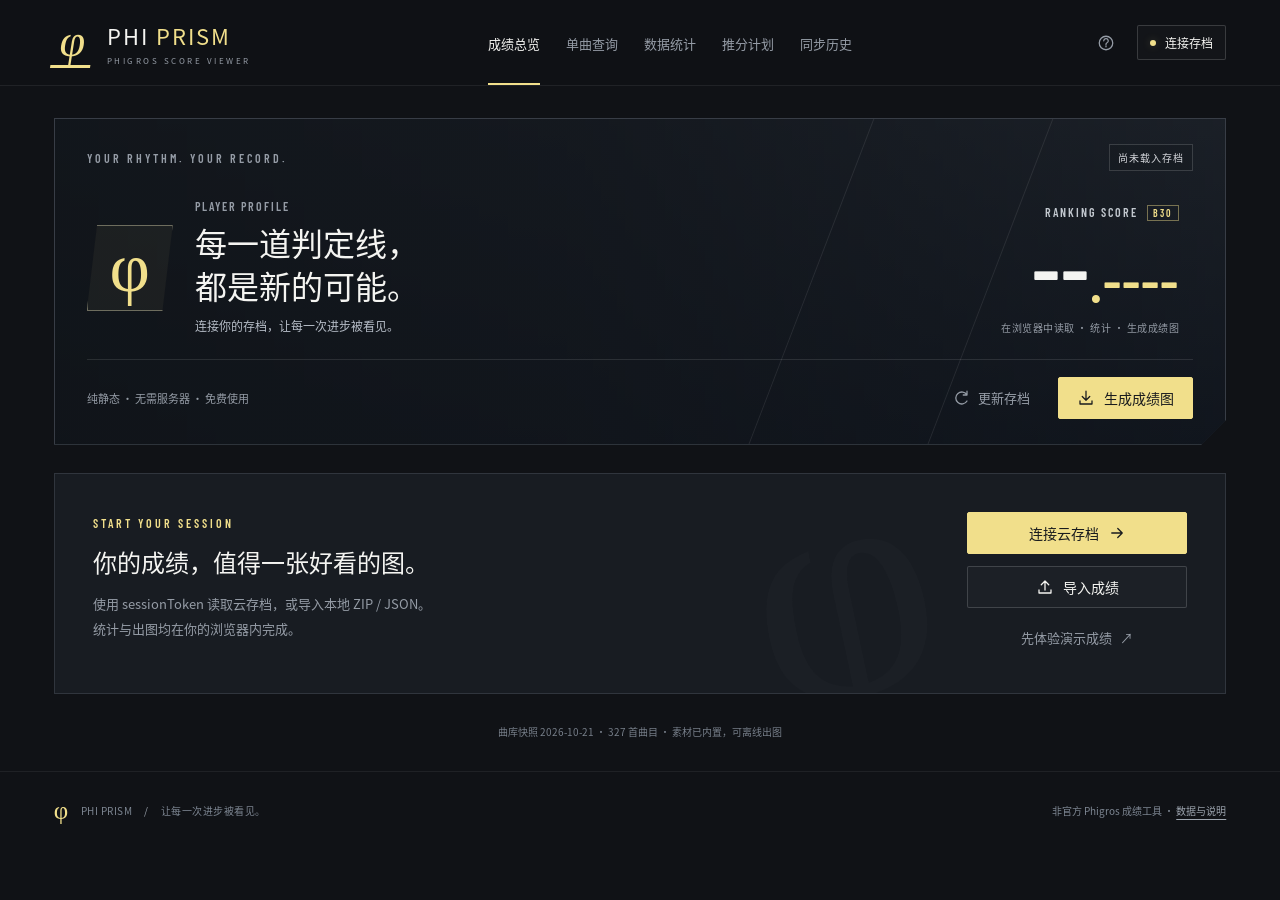
==== commit 108e089b: "Fixed" ====
--- a/index.html
+++ b/index.html
@@ -8,14 +8,14 @@
   <meta name="referrer" content="no-referrer">
   <title>Phi Prism · Phigros 查分器</title>
   <link rel="icon" href="assets/favicon.svg" type="image/svg+xml">
-  <link rel="stylesheet" href="assets/style.css">
+  <link rel="stylesheet" href="assets/style.css?v=20261024-connect2">
   <script defer src="assets/vendor/fflate.js"></script>
   <script defer src="assets/vendor/crypto-js.js"></script>
   <script defer src="assets/data.js"></script>
   <script defer src="assets/art.js"></script>
-  <script defer src="assets/core.js"></script>
+  <script defer src="assets/core.js?v=20261024-connect2"></script>
   <script defer src="assets/export.js"></script>
-  <script defer src="assets/app.js"></script>
+  <script defer src="assets/app.js?v=20261024-connect2"></script>
 </head>
 <body>
   <svg class="svg-defs" aria-hidden="true"><defs>
@@ -66,6 +66,7 @@
     <p class="muted">输入 TapTap 国内云存档的 sessionToken。仅向游戏云存档接口发送，用于读取成绩。</p>
     <form id="connectForm"><label for="token">sessionToken</label><div class="token-field"><input id="token" type="password" autocomplete="off" spellcheck="false" maxlength="25" placeholder="25 位英文字母与数字" required pattern="[a-zA-Z0-9]{25}"><button type="button" class="text-btn" id="toggleToken">显示</button></div><label class="check"><input type="checkbox" id="rememberToken">在此浏览器记住 token（共用设备请勿勾选）</label><button class="btn primary full" type="submit" id="submitConnect">读取云存档 <svg><use href="#i-arrow"/></svg></button></form>
     <p id="connectStatus" class="status-message" role="status"></p><p id="downloadFallback" hidden><a id="saveDownload" target="_blank" rel="noopener noreferrer">下载原始存档 ZIP ↗</a>，保存后 <button class="text-link" id="fallbackImport">导入本站</button>。</p>
+    <div class="connection-diagnostics"><button type="button" class="btn small" id="diagnoseBtn">连接诊断（不使用 token）</button><span class="muted"> · 连接修订版 2026-10-24</span><pre id="diagnoseResult" class="diagnose-result" hidden aria-live="polite"></pre><button type="button" class="text-btn" id="saveDiagnosis" hidden>下载诊断报告</button></div>
     <div class="dialog-divider"></div><div class="connect-alternatives"><button class="btn" id="dialogImport"><svg><use href="#i-upload"/></svg>导入 ZIP / JSON</button><button class="text-btn danger" id="forgetBtn">清除已保存的 token</button></div>
     <details><summary>如何获取 sessionToken？</summary><p>如果你已在可信的查分工具中完成 TapTap 授权，可使用该工具提供的“导出 sessionToken”功能。也可从自己设备上的游戏账户文件提取，具体路径随系统而异。本工具不要求 TapTap 密码，也不提供公共代理。</p><p>sessionToken 是账户凭证，请只在你信任的网站使用，勿放进公开仓库或聊天截图。只有游戏内已上传的云存档才能在线查询。</p></details>
   </dialog>
--- a/assets/style.css
+++ b/assets/style.css
@@ -6,3 +6,5 @@
 @media(max-width:850px){.topbar{height:auto;min-height:76px;flex-wrap:wrap;padding-top:14px;gap:0}.brand{margin-bottom:10px}.header-actions{margin-left:auto;margin-bottom:10px}.topbar nav{width:100%;order:3;height:45px;justify-content:space-between;gap:12px}.nav{font-size:12px}.hero{min-height:290px}.hero-body{margin:25px 0}.identity{gap:14px}.identity h1{font-size:23px}.identity p{max-width:300px}.hero-rks strong{font-size:64px}.hero-rks em{font-size:42px}.hero-rks>span{font-size:10px;letter-spacing:1px}.hero-rks>div{font-size:9px}.hero-bottom>div{gap:8px}.hero-bottom>span{max-width:40%;line-height:1.7}.hero-bottom .btn{font-size:12px;padding:9px 12px}.hero-top .eyebrow{font-size:9px;letter-spacing:2px}.avatar{width:54px;height:54px;font-size:45px}.metrics .metric{padding:17px}.metric-label i{display:none}.metric strong{font-size:30px}.score-grid{grid-template-columns:repeat(2,minmax(0,1fr))}.phi-grid{grid-template-columns:repeat(3,minmax(0,1fr))}.phi-grid .song-artist{display:none}.phi-grid .score-number{font-size:26px}.phi-grid .card-stats{font-size:12px}.phi-grid .card-stats small{font-size:8px;margin-right:2px}.phi-grid .card-grade{font-size:25px}.phi-grid .card-hint{font-size:9px}.phi-grid .card-top{padding:0 10px}.phi-grid .rank-no{font-size:12px}.phi-grid .level{font-size:10px;min-width:42px;padding:3px 5px}.stats-panels,.history-grid{grid-template-columns:1fr}.export-layout{grid-template-columns:220px minmax(0,1fr);gap:18px}.export-options{padding-right:16px}.dialog{padding:22px}.song-dialog{padding:0}.section-heading h2{font-size:21px}.workspace-actions .btn{padding:7px 9px}.section-heading{margin-top:32px}.onboarding{padding:26px}.onboarding h2{font-size:20px}.onboard-actions{width:190px;flex-shrink:0}.onboarding p{font-size:12px}.onboarding br{display:none}}
 @media(max-width:560px){main{padding:18px 16px 0}.topbar{padding-left:16px;padding-right:16px}.brand{font-size:18px}.brand-mark{font-size:36px;line-height:38px;width:32px}.brand small{font-size:7px;letter-spacing:1.8px}.header-actions .icon-btn{padding:6px}.header-actions .btn{font-size:10px;padding:7px 9px}.topbar nav{gap:8px}.nav{font-size:11px}.hero{padding:18px;min-height:325px}.hero-top{align-items:flex-start}.hero-top .eyebrow{font-size:8px;letter-spacing:1.3px}.source-tag{font-size:8px;padding:4px 6px}.hero-body{align-items:flex-start;margin:24px 0 18px;gap:10px}.identity{align-items:flex-start;gap:10px;max-width:60%}.avatar{display:none}.profile-label{font-size:9px;letter-spacing:1px}.profile-label span{display:block;font-size:10px;margin:5px 0 0}.identity h1{font-size:22px;margin-top:9px;line-height:1.4}.identity p{font-size:10px;line-height:1.8}.hero-rks{padding-right:0;align-self:center}.hero-rks strong{font-size:52px}.hero-rks em{font-size:34px}.hero-rks>span{font-size:8px;letter-spacing:.5px}.hero-rks>div{font-size:8px;max-width:140px;line-height:1.7}.hero-rks i{font-size:8px}.hero-bottom{align-items:flex-start;gap:8px;position:relative}.hero-bottom>span{font-size:9px;max-width:46%}.hero-bottom>div{gap:5px;align-items:flex-end;flex-direction:column}.hero-bottom .text-btn{font-size:10px;padding:2px}.hero-bottom .btn{font-size:10px;min-height:34px;padding:8px 10px}.metrics{grid-template-columns:repeat(2,1fr);margin-top:16px}.metric{padding:13px 16px!important;border-bottom:1px solid var(--line)}.metric:nth-child(2){border-right:0}.metric:nth-child(n+3){border-bottom:0}.metric-label{font-size:10px}.metric strong{font-size:32px}.metric p{font-size:9px}.onboarding{padding:24px;display:block;margin-top:18px}.onboarding h2{font-size:19px;line-height:1.6}.onboard-actions{width:100%;margin-top:20px;display:grid;grid-template-columns:1fr 1fr;gap:10px}.onboard-actions .text-btn{grid-column:1/-1}.onboard-actions .btn{font-size:12px;padding:8px 11px}.section-heading{align-items:flex-start;gap:15px;flex-direction:column;margin-top:28px}.section-heading .eyebrow{font-size:10px}.workspace-actions{width:100%}.workspace-actions .btn{flex:1;font-size:11px}.toolbar{gap:10px}.segment{padding:7px 13px}.toolbar-note{font-size:10px}.subheading{margin-top:23px}.subheading h3{font-size:18px}.subheading h3 span{font-size:10px;margin-left:4px}.subheading>span{font-size:9px}.score-grid{gap:10px}.score-card{clip-path:polygon(0 0,100% 0,100% calc(100% - 10px),calc(100% - 10px) 100%,0 100%)}.card-top{height:30px;padding:0 10px}.rank-no{font-size:12px}.level{font-size:11px;padding:2px 5px;min-width:43px;gap:4px}.level small{font-size:10px}.card-main{padding:8px 10px}.song-title{font-size:12px}.song-artist{font-size:8px}.score-number{font-size:28px;letter-spacing:.4px}.card-grade{font-size:27px}.card-grade.phi{font-size:30px}.card-result{margin-top:9px}.card-stats{font-size:13px;letter-spacing:.3px}.card-stats small{font-size:8px;margin-right:3px}.card-hint{padding:7px 10px;font-size:8px}.phi-grid{grid-template-columns:repeat(3,minmax(0,1fr));gap:7px}.phi-grid .card-top{padding:0 7px;height:28px}.phi-grid .rank-no{font-size:10px}.phi-grid .level{font-size:9px;min-width:35px;padding:2px 4px;gap:3px}.phi-grid .level small{font-size:9px}.phi-grid .card-main{padding:6px 7px}.phi-grid .song-title{font-size:10px}.phi-grid .score-number{font-size:22px;letter-spacing:0}.phi-grid .card-grade{display:none}.phi-grid .card-stats{font-size:11px;display:block;line-height:1.6;margin-top:4px}.phi-grid .card-stats small{font-size:7px;letter-spacing:0}.phi-grid .card-hint{display:none}.phi-grid .card-result{margin-top:6px}.empty-slot{height:133px}.empty-slot span{font-size:9px}.library-grid{grid-template-columns:repeat(2,minmax(0,1fr));gap:10px}.tile-info{padding:11px}.tile-info h3{font-size:12px}.tile-levels{gap:3px}.tile-levels .level{font-size:9px;min-width:32px;padding:2px 4px}.filterbar{gap:8px}.filterbar select{max-width:180px;flex:1;padding:10px 8px;font-size:11px}.searchbox{min-width:100%;flex-basis:100%}.panel{padding:18px}.stats-panels{gap:14px}.panel h3 small{font-size:9px;letter-spacing:1px}th,td{padding-left:7px;padding-right:7px}.dialog{max-width:calc(100vw - 22px);padding:20px;max-height:94dvh}.dialog-header h2{font-size:21px}.dialog-header .eyebrow{font-size:10px}.dialog p{font-size:11px}.connect-alternatives{flex-wrap:wrap}.song-dialog{padding:0}.song-banner{padding:22px;min-height:210px}.song-banner h2{font-size:23px}.song-body{padding:18px}.song-level{grid-template-columns:50px 1fr 1fr 45px;gap:9px}.song-level .score-number{font-size:26px}.song-level .rks{font-size:20px}.song-level .hint{font-size:10px}.song-level .card-grade{font-size:25px}.song-metadata{font-size:10px;gap:8px 18px}.export-layout{grid-template-columns:1fr}.export-options{padding:0;border:0;display:grid;grid-template-columns:1fr 1fr;gap:0 14px}.export-options .two-col{display:contents}.export-options label{margin-top:12px}.export-options>label:first-child,.export-options>.full,.export-options>.text-btn{grid-column:1/-1}.export-options .check{font-size:10px!important;margin:8px 0!important}.export-options label>input,.export-options label>select{padding:10px;font-size:12px}.export-preview{border-top:1px solid var(--line);padding-top:20px}.preview-actions .btn{flex:1;font-size:12px}#canvasWrap{padding:9px}.history-actions{align-items:flex-start;flex-direction:column}.notice{font-size:11px;padding:10px 13px}.suggest-head span{font-size:11px}.suggest-head select{font-size:11px;padding:9px}footer{padding:20px 16px;align-items:flex-start;flex-direction:column;font-size:9px;gap:8px}footer>div{gap:9px}.toast{font-size:12px;bottom:16px}.data-note{font-size:9px}}
 @media(prefers-reduced-motion:reduce){*{scroll-behavior:auto!important;transition:none!important;animation:none!important}}
+
+.connection-diagnostics{margin:14px 0;font-size:12px}.diagnose-result{white-space:pre-wrap;overflow-wrap:anywhere;word-break:break-word;max-width:100%;padding:14px;background:#0c1015;border:1px solid var(--line);font:12px/1.8 PhiSans,'Microsoft YaHei',sans-serif;color:var(--text);user-select:text}
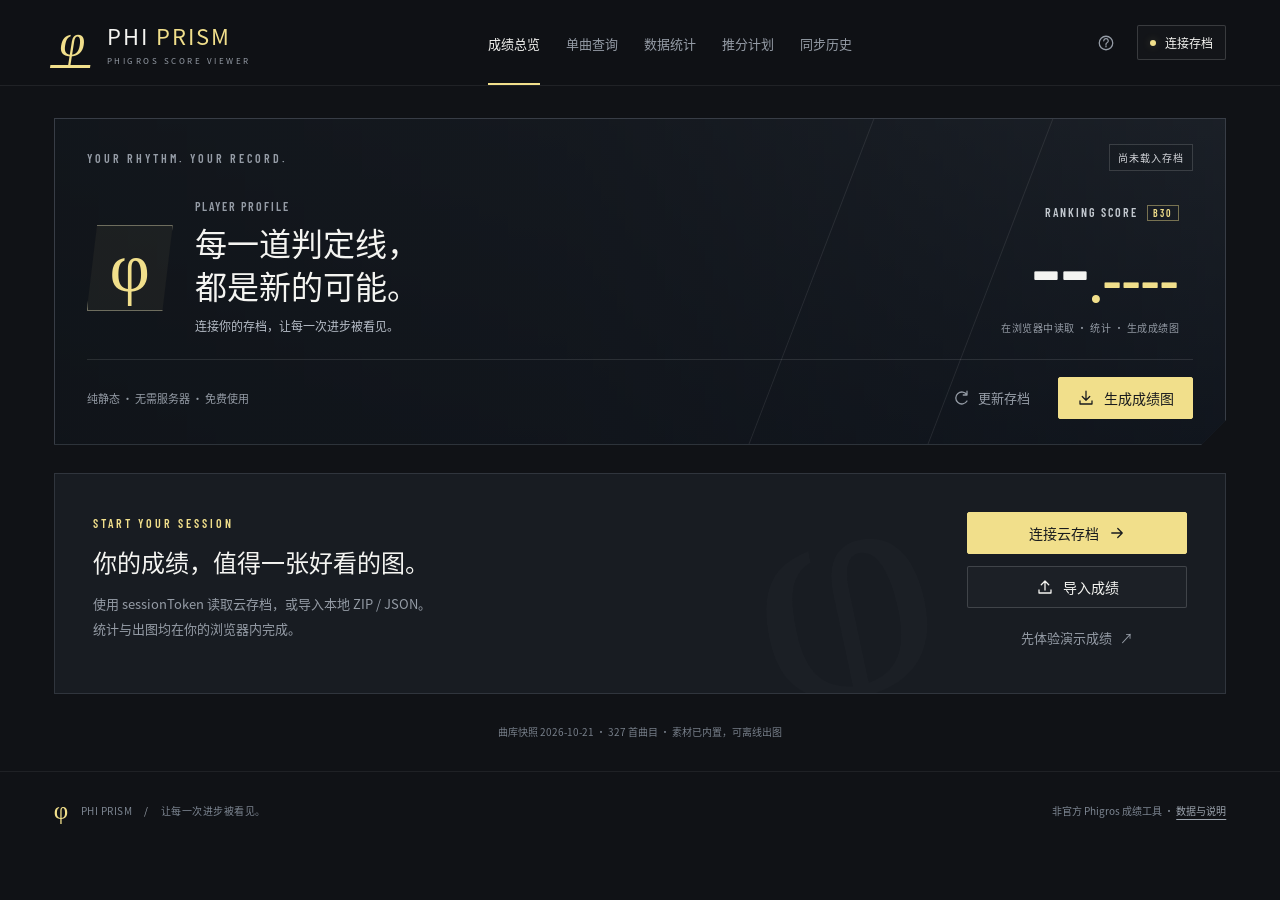
==== commit 56082ef0: "Fixed" ====
--- a/index.html
+++ b/index.html
@@ -8,14 +8,14 @@
   <meta name="referrer" content="no-referrer">
   <title>Phi Prism · Phigros 查分器</title>
   <link rel="icon" href="assets/favicon.svg" type="image/svg+xml">
-  <link rel="stylesheet" href="assets/style.css?v=20261024-connect2">
+  <link rel="stylesheet" href="assets/style.css?v=20261024-connect3">
   <script defer src="assets/vendor/fflate.js"></script>
   <script defer src="assets/vendor/crypto-js.js"></script>
   <script defer src="assets/data.js"></script>
   <script defer src="assets/art.js"></script>
-  <script defer src="assets/core.js?v=20261024-connect2"></script>
+  <script defer src="assets/core.js?v=20261024-connect3"></script>
   <script defer src="assets/export.js"></script>
-  <script defer src="assets/app.js?v=20261024-connect2"></script>
+  <script defer src="assets/app.js?v=20261024-connect3"></script>
 </head>
 <body>
   <svg class="svg-defs" aria-hidden="true"><defs>
@@ -66,7 +66,7 @@
     <p class="muted">输入 TapTap 国内云存档的 sessionToken。仅向游戏云存档接口发送，用于读取成绩。</p>
     <form id="connectForm"><label for="token">sessionToken</label><div class="token-field"><input id="token" type="password" autocomplete="off" spellcheck="false" maxlength="25" placeholder="25 位英文字母与数字" required pattern="[a-zA-Z0-9]{25}"><button type="button" class="text-btn" id="toggleToken">显示</button></div><label class="check"><input type="checkbox" id="rememberToken">在此浏览器记住 token（共用设备请勿勾选）</label><button class="btn primary full" type="submit" id="submitConnect">读取云存档 <svg><use href="#i-arrow"/></svg></button></form>
     <p id="connectStatus" class="status-message" role="status"></p><p id="downloadFallback" hidden><a id="saveDownload" target="_blank" rel="noopener noreferrer">下载原始存档 ZIP ↗</a>，保存后 <button class="text-link" id="fallbackImport">导入本站</button>。</p>
-    <div class="connection-diagnostics"><button type="button" class="btn small" id="diagnoseBtn">连接诊断（不使用 token）</button><span class="muted"> · 连接修订版 2026-10-24</span><pre id="diagnoseResult" class="diagnose-result" hidden aria-live="polite"></pre><button type="button" class="text-btn" id="saveDiagnosis" hidden>下载诊断报告</button></div>
+    <div class="connection-diagnostics"><button type="button" class="btn small" id="diagnoseBtn">连接诊断（不使用 token）</button><span class="muted"> · 连接修订版 2026-10-24-r2</span><pre id="diagnoseResult" class="diagnose-result" hidden aria-live="polite"></pre><button type="button" class="text-btn" id="saveDiagnosis" hidden>下载诊断报告</button></div>
     <div class="dialog-divider"></div><div class="connect-alternatives"><button class="btn" id="dialogImport"><svg><use href="#i-upload"/></svg>导入 ZIP / JSON</button><button class="text-btn danger" id="forgetBtn">清除已保存的 token</button></div>
     <details><summary>如何获取 sessionToken？</summary><p>如果你已在可信的查分工具中完成 TapTap 授权，可使用该工具提供的“导出 sessionToken”功能。也可从自己设备上的游戏账户文件提取，具体路径随系统而异。本工具不要求 TapTap 密码，也不提供公共代理。</p><p>sessionToken 是账户凭证，请只在你信任的网站使用，勿放进公开仓库或聊天截图。只有游戏内已上传的云存档才能在线查询。</p></details>
   </dialog>
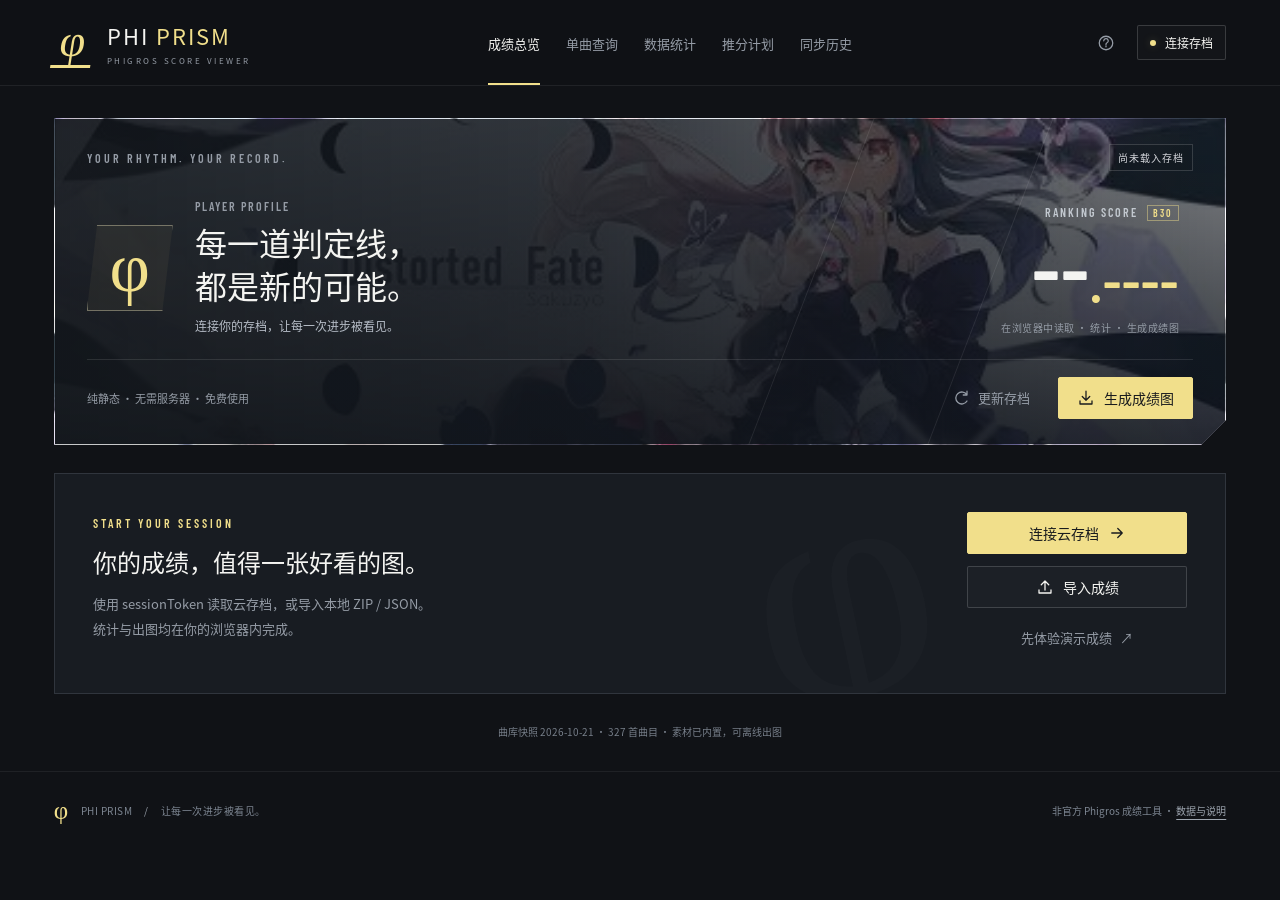
==== commit e7b0d054: "Fixed pictures" ====
--- a/index.html
+++ b/index.html
@@ -12,10 +12,37 @@
   <script defer src="assets/vendor/fflate.js"></script>
   <script defer src="assets/vendor/crypto-js.js"></script>
   <script defer src="assets/data.js"></script>
-  <script defer src="assets/art.js"></script>
+  <!-- PHI_ART_SCRIPTS_START -->
+  <script defer src="assets/art.js?v=73f46f96a97d"></script>
+  <script defer src="assets/art-data/part-001.js?v=73f46f96a97d"></script>
+  <script defer src="assets/art-data/part-002.js?v=73f46f96a97d"></script>
+  <script defer src="assets/art-data/part-003.js?v=73f46f96a97d"></script>
+  <script defer src="assets/art-data/part-004.js?v=73f46f96a97d"></script>
+  <script defer src="assets/art-data/part-005.js?v=73f46f96a97d"></script>
+  <script defer src="assets/art-data/part-006.js?v=73f46f96a97d"></script>
+  <script defer src="assets/art-data/part-007.js?v=73f46f96a97d"></script>
+  <script defer src="assets/art-data/part-008.js?v=73f46f96a97d"></script>
+  <script defer src="assets/art-data/part-009.js?v=73f46f96a97d"></script>
+  <script defer src="assets/art-data/part-010.js?v=73f46f96a97d"></script>
+  <script defer src="assets/art-data/part-011.js?v=73f46f96a97d"></script>
+  <script defer src="assets/art-data/part-012.js?v=73f46f96a97d"></script>
+  <script defer src="assets/art-data/part-013.js?v=73f46f96a97d"></script>
+  <script defer src="assets/art-data/part-014.js?v=73f46f96a97d"></script>
+  <script defer src="assets/art-data/part-015.js?v=73f46f96a97d"></script>
+  <script defer src="assets/art-data/part-016.js?v=73f46f96a97d"></script>
+  <script defer src="assets/art-data/part-017.js?v=73f46f96a97d"></script>
+  <script defer src="assets/art-data/part-018.js?v=73f46f96a97d"></script>
+  <script defer src="assets/art-data/part-019.js?v=73f46f96a97d"></script>
+  <script defer src="assets/art-data/part-020.js?v=73f46f96a97d"></script>
+  <script defer src="assets/art-data/part-021.js?v=73f46f96a97d"></script>
+  <script defer src="assets/art-data/part-022.js?v=73f46f96a97d"></script>
+  <script defer src="assets/art-data/part-023.js?v=73f46f96a97d"></script>
+  <script defer src="assets/art-data/part-024.js?v=73f46f96a97d"></script>
+  <script defer src="assets/art-data/part-025.js?v=73f46f96a97d"></script>
+  <!-- PHI_ART_SCRIPTS_END -->
   <script defer src="assets/core.js?v=20261024-connect3"></script>
   <script defer src="assets/export.js"></script>
-  <script defer src="assets/app.js?v=20261024-connect3"></script>
+  <script defer src="assets/app.js?v=20261024-art1"></script>
 </head>
 <body>
   <svg class="svg-defs" aria-hidden="true"><defs>
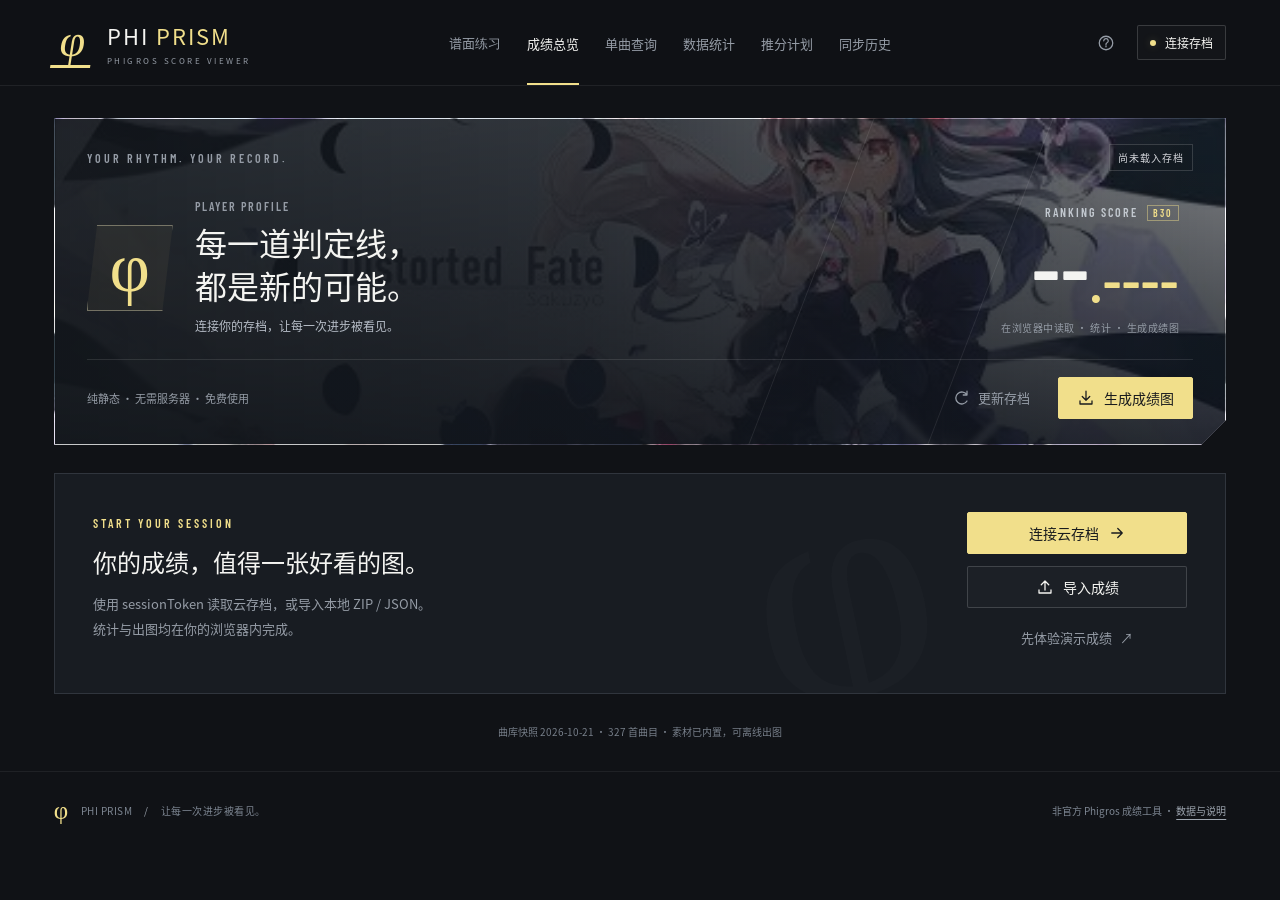
==== commit d4b22dca: "Added chart viewer" ====
--- a/index.html
+++ b/index.html
@@ -58,7 +58,7 @@
   </defs></svg>
   <header class="topbar">
     <a class="brand" href="#best" aria-label="Phi Prism 主页"><span class="brand-mark">φ</span><span>PHI <b>PRISM</b><small>PHIGROS SCORE VIEWER</small></span></a>
-    <nav aria-label="主导航">
+    <nav aria-label="主导航"><a class="nav" style="display:flex;align-items:center" href="charts.html">谱面练习</a>
       <button class="nav active" data-view="best">成绩总览</button><button class="nav" data-view="library">单曲查询</button><button class="nav" data-view="stats">数据统计</button><button class="nav" data-view="suggest">推分计划</button><button class="nav" data-view="history">同步历史</button>
     </nav>
     <div class="header-actions"><button class="icon-btn" id="helpBtn" aria-label="使用说明"><svg><use href="#i-help"/></svg></button><button class="btn small" id="connectBtn"><span class="status-dot"></span><span id="connectText">连接存档</span></button></div>
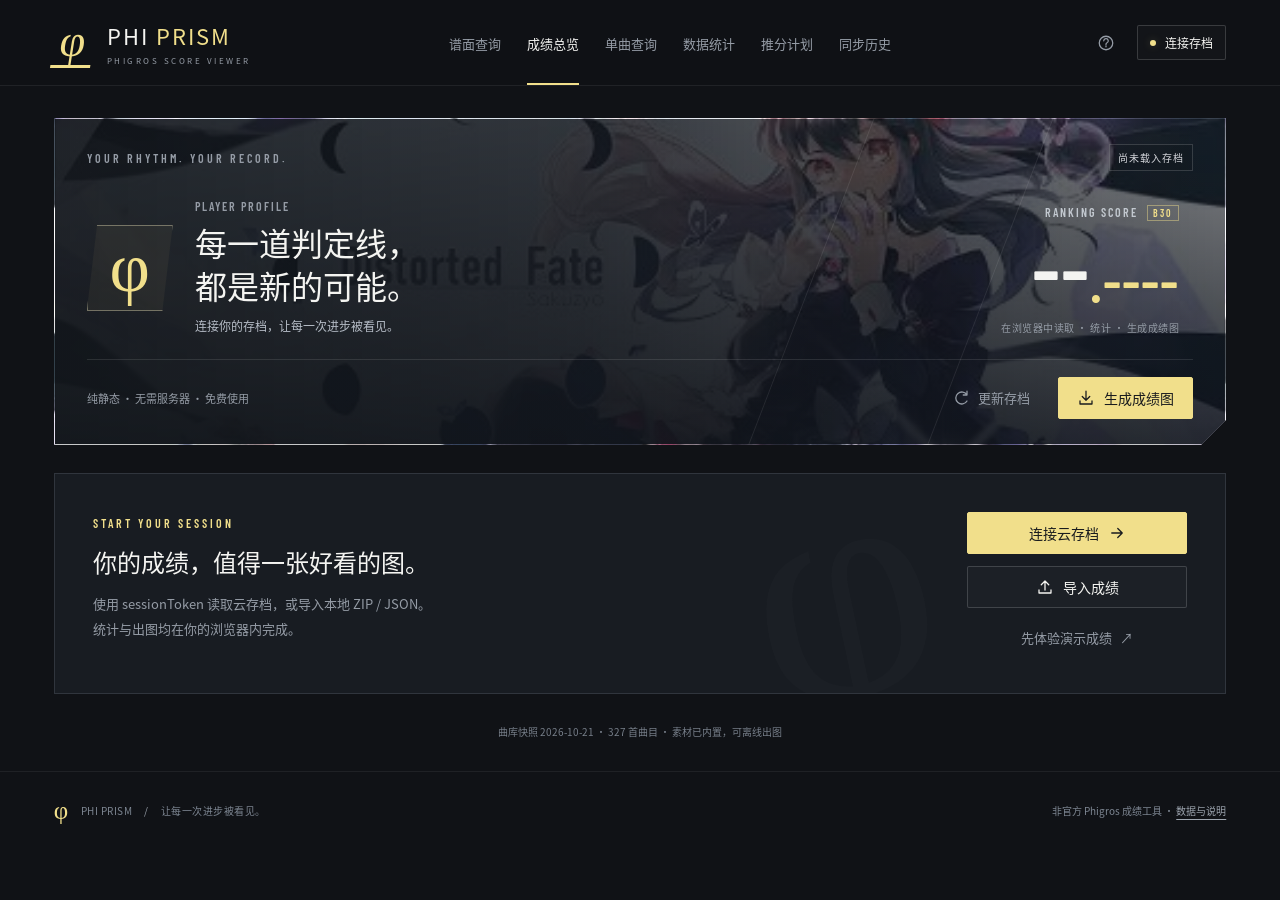
==== commit 2002c1ce: "Fixed chart viewer" ====
--- a/index.html
+++ b/index.html
@@ -58,7 +58,7 @@
   </defs></svg>
   <header class="topbar">
     <a class="brand" href="#best" aria-label="Phi Prism 主页"><span class="brand-mark">φ</span><span>PHI <b>PRISM</b><small>PHIGROS SCORE VIEWER</small></span></a>
-    <nav aria-label="主导航"><a class="nav" style="display:flex;align-items:center" href="charts.html">谱面练习</a>
+    <nav aria-label="主导航"><a class="nav" style="display:flex;align-items:center" href="charts.html">谱面查询</a>
       <button class="nav active" data-view="best">成绩总览</button><button class="nav" data-view="library">单曲查询</button><button class="nav" data-view="stats">数据统计</button><button class="nav" data-view="suggest">推分计划</button><button class="nav" data-view="history">同步历史</button>
     </nav>
     <div class="header-actions"><button class="icon-btn" id="helpBtn" aria-label="使用说明"><svg><use href="#i-help"/></svg></button><button class="btn small" id="connectBtn"><span class="status-dot"></span><span id="connectText">连接存档</span></button></div>
